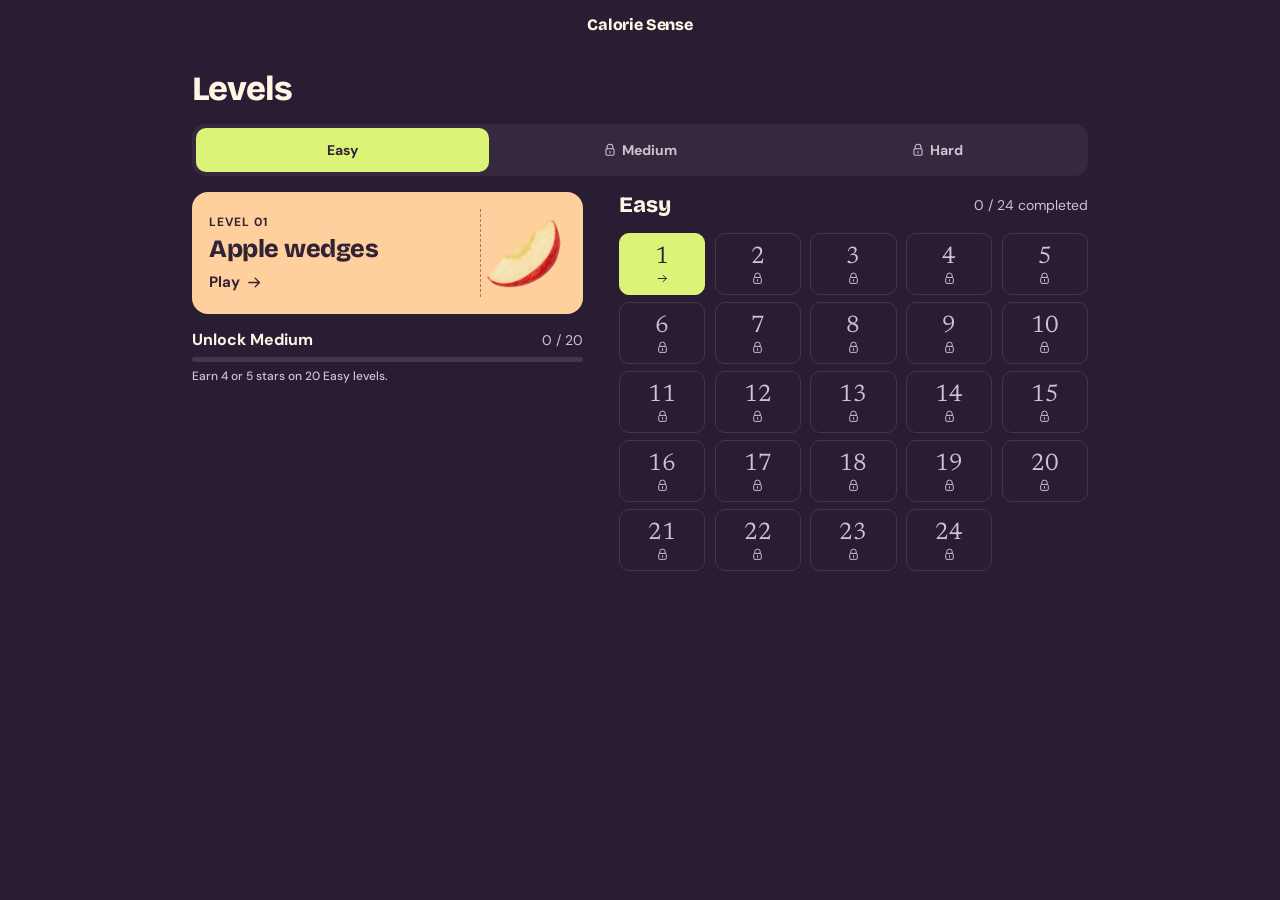
==== calorie-sense/index.html @ 82004d76 "Show ingredients and serving quantities in Calorie Sense questions" ====
<!doctype html>
<html lang="en-CA">
  <head>
    <meta charset="utf-8">
    <meta name="viewport" content="width=device-width, initial-scale=1, viewport-fit=cover">
    <meta name="theme-color" content="#291d34">
    <title>Calorie Sense · Browser playtest</title>
    <meta name="description" content="Guess the calories in illustrated foods and meals. Play one level at a time and earn stars to unlock new difficulties.">
    <meta property="og:title" content="Calorie Sense · Can you guess the calories?">
    <meta property="og:description" content="From one apple to a full day of meals. Estimate the calories, compare portions and see how far you can go.">
    <style>
      html, body { height: 100%; margin: 0; background: #291d34; overscroll-behavior-x: none; }
      body { overflow: hidden; }
      #root { display: flex; flex: 1; height: 100%; }
      #root [role="slider"] { touch-action: pan-y pinch-zoom; }
      noscript { color: #fff5e2; font-family: system-ui, sans-serif; }
    </style>
  <link rel="icon" href="/calorie-sense/favicon.ico"/></head>
  <body>
    <noscript>Enable JavaScript to play Calorie Sense.</noscript>
    <div id="root"></div>
  <script src="/calorie-sense/_expo/static/js/web/index-4c7fa3f0cd2742e5ce9a5a5206068ffe.js" defer></script>
</body>
</html>
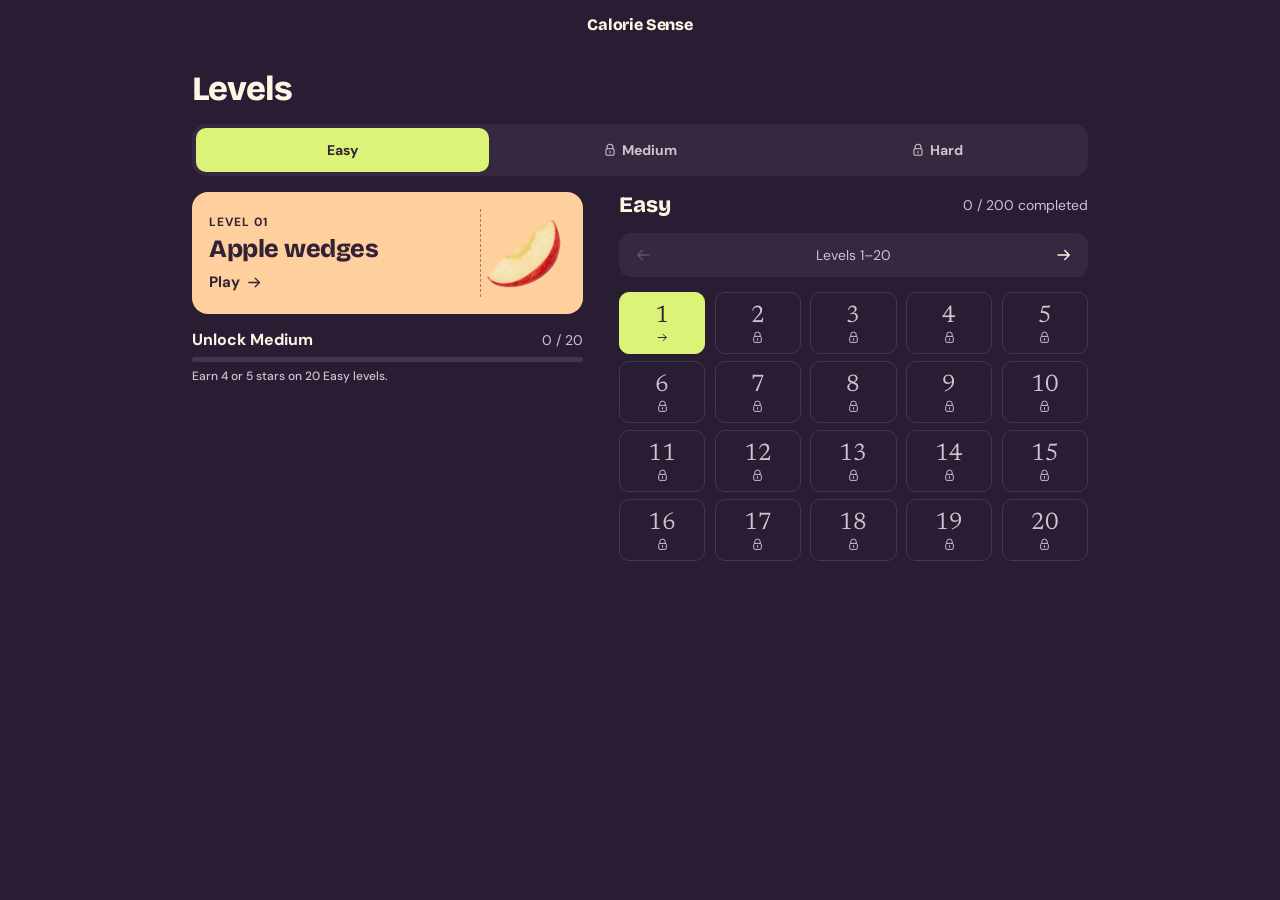
==== commit 8b5a8e7a: "Expand Calorie Sense to 350 playable levels with illustrated menus" ====
--- a/calorie-sense/index.html
+++ b/calorie-sense/index.html
@@ -19,6 +19,6 @@
   <body>
     <noscript>Enable JavaScript to play Calorie Sense.</noscript>
     <div id="root"></div>
-  <script src="/calorie-sense/_expo/static/js/web/index-4c7fa3f0cd2742e5ce9a5a5206068ffe.js" defer></script>
+  <script src="/calorie-sense/_expo/static/js/web/index-3a13e8b578a0129d91053b4be0646a38.js" defer></script>
 </body>
 </html>
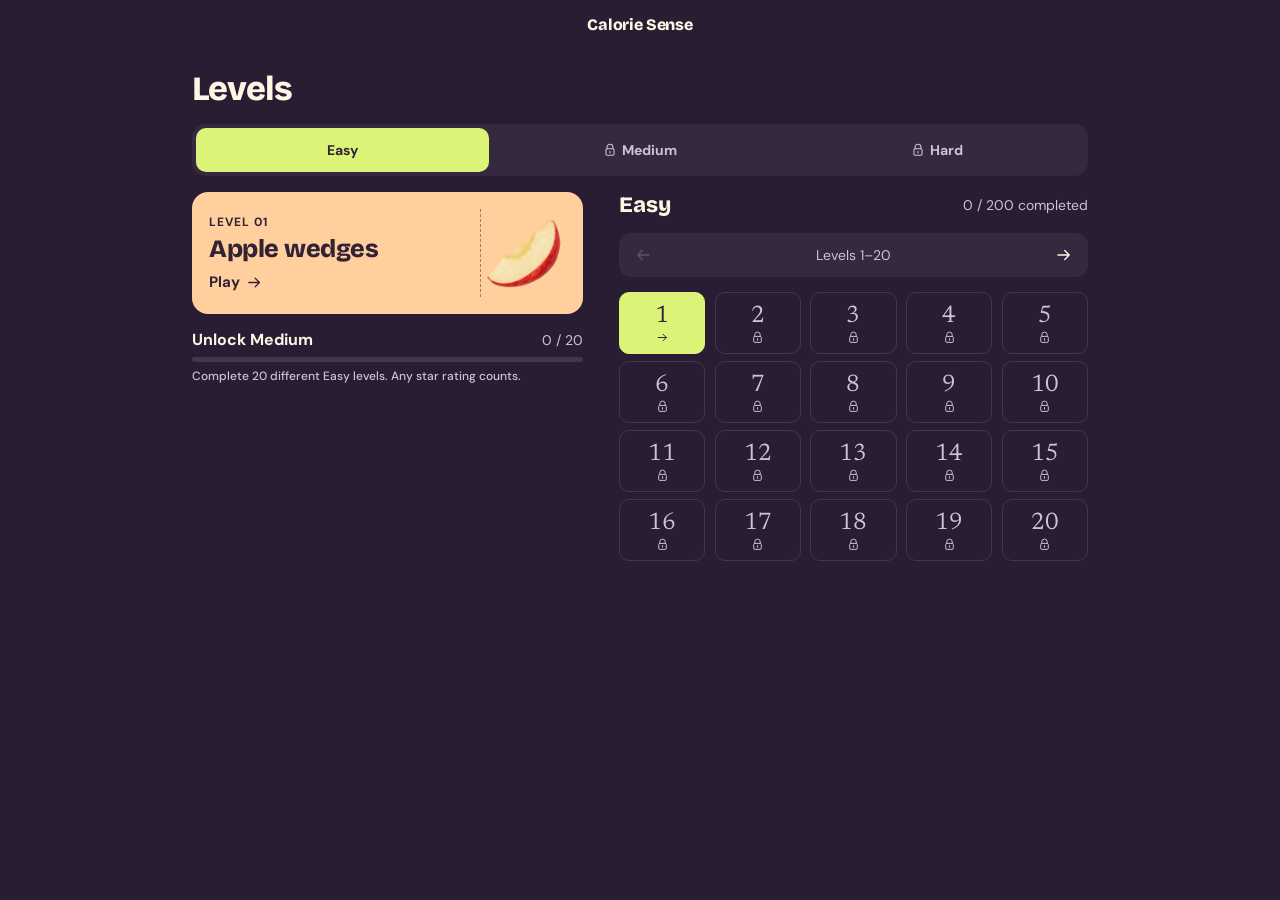
==== commit c257ef51: "Open tiers by completed levels and serve illustrated meals in Calorie Sense 0.7.0" ====
--- a/calorie-sense/index.html
+++ b/calorie-sense/index.html
@@ -13,12 +13,14 @@
       body { overflow: hidden; }
       #root { display: flex; flex: 1; height: 100%; }
       #root [role="slider"] { touch-action: pan-y pinch-zoom; }
+      #root :focus-visible { outline: 3px solid #dbf477; outline-offset: 2px; box-shadow: 0 0 0 2px #291d34; }
+      @media (forced-colors: active) { #root :focus-visible { outline-color: Highlight; } }
       noscript { color: #fff5e2; font-family: system-ui, sans-serif; }
     </style>
   <link rel="icon" href="/calorie-sense/favicon.ico"/></head>
   <body>
     <noscript>Enable JavaScript to play Calorie Sense.</noscript>
     <div id="root"></div>
-  <script src="/calorie-sense/_expo/static/js/web/index-3a13e8b578a0129d91053b4be0646a38.js" defer></script>
+  <script src="/calorie-sense/_expo/static/js/web/index-4f20e9b220fad7a2687478673cc33684.js" defer></script>
 </body>
 </html>
